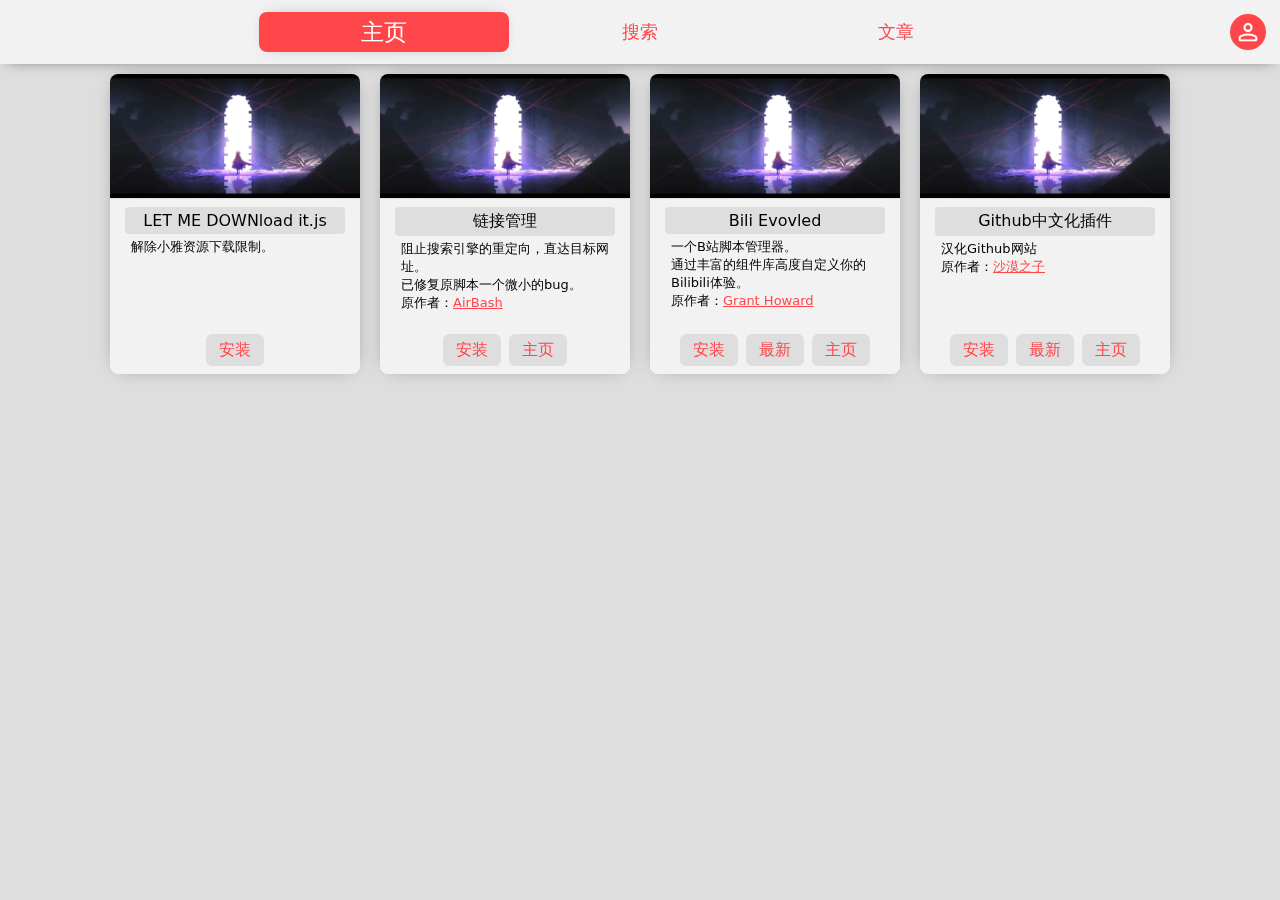
==== index.html @ ea2cac3e "replace div with dialog for modal" ====
<!DOCTYPE html>
<html lang="en">

<head>
    <meta charset="UTF-8">
    <meta name="viewport" content="width=device-width, initial-scale=1.0">
    <title>UserJS</title>
    <link rel="stylesheet" href="/style/index.css">
    <link rel="stylesheet"
        href="https://fonts.googleapis.com/css2?family=Material+Symbols+Rounded:opsz,wght,FILL,GRAD@20..48,100..700,0..1,-50..200" />
    <base target="_blank" />
    <style>
        .material-symbols-rounded {
            font-variation-settings:
                'FILL' 0,
                'wght' 400,
                'GRAD' 0,
                'opsz' 40;
        }

        .registry {
            height: 100%;
            width: 100%;
            display: flex;
            align-items: center;
            justify-content: flex-end;
        }

        .icon {
            margin: 14px;
            height: 36px;
            width: 36px;
            font-size: 28px;
            line-height: 36px;
            text-align: center;
            border-radius: 18px;
            color: var(--color-reverse);
            cursor: pointer;
            user-select: none;
            -webkit-user-select: none;
            -webkit-user-drag: none;
        }

        .icon.bg {
            background-color: var(--theme);
        }

        .icon:hover {
            color: var(--primary);
        }

        .icon.bg:hover {
            background-color: var(--color);
        }
    </style>
</head>

<body>
    <div class="wrapper">
        <header class="header">
            <nav class="navigator">
                <div class="indicator" style="--sum: 5; --before: 1;">
                    <div class="box"></div>
                </div>
                <span class="filler"></span>
                <a href="#home" class="route" to="home">主页</a>
                <a href="#about" class="route" to="about">搜索</a>
                <a href="#help" class="route" to="help">文章</a>
                <span class="filler">
                    <div class="registry">
                        <span onclick="init();registryModal()" class="material-symbols-rounded icon bg">
                            person
                        </span>
                    </div>
                </span>
            </nav>
        </header>
        <div class="none"></div>
        <section id="content" class="content">
            <div class="content-wrapper">
                <div class="page hidden" id="page_home">
                    <div class="card-container">
                        <div class="card">
                            <img src="/images/img1.webp">
                            <div class="card-content">
                                <p class="card-title">
                                    LET&nbsp;ME&nbsp;DOWNload&nbsp;it.js
                                </p>
                                <p class="card-info">
                                    解除小雅资源下载限制。
                                </p>
                            </div>
                            <div class="card-footer">
                                <a class="link" href="/userjs/LET ME DOWNload it!.min.user.js">安装</a>
                            </div>
                        </div>
                        <div class="card">
                            <img src="/images/img1.webp">
                            <div class="card-content">
                                <p class="card-title">
                                    链接管理
                                </p>
                                <p class="card-info">
                                    阻止搜索引擎的重定向，直达目标网址。<br>
                                    已修复原脚本一个微小的bug。<br>
                                    原作者：<a href="https://github.com/AirBashX/">AirBash</a>
                                </p>
                            </div>
                            <div class="card-footer">
                                <a class="link" href="/userjs/LinkManager.user.js">安装</a>
                                <a class="link" href="https://github.com/AirBashX/UserScript">主页</a>
                            </div>
                        </div>
                        <div class="card">
                            <img src="/images/img1.webp">
                            <div class="card-content">
                                <p class="card-title">
                                    Bili Evovled
                                </p>
                                <p class="card-info">
                                    一个B站脚本管理器。<br>
                                    通过丰富的组件库高度自定义你的Bilibili体验。<br>
                                    原作者：<a href="https://github.com/the1812">Grant Howard</a>
                                </p>
                            </div>
                            <div class="card-footer">
                                <a class="link" href="/userjs/BiliEvovledPreview.user.js">安装</a>
                                <a class="link"
                                    href="https://raw.githubusercontent.com/the1812/Bilibili-Evolved/preview/dist/bilibili-evolved.preview.user.js">最新</a>
                                <a class="link" href="https://github.com/the1812/Bilibili-Evolved">主页</a>
                            </div>
                        </div>
                        <div class="card">
                            <img src="/images/img1.webp">
                            <div class="card-content">
                                <p class="card-title">
                                    Github中文化插件
                                </p>
                                <p class="card-info">
                                    汉化Github网站<br>
                                    原作者：<a href="https://maboloshi.github.io/Blog">沙漠之子</a>
                                </p>
                            </div>
                            <div class="card-footer">
                                <a class="link" href="/userjs/GithubChinese.user.js">安装</a>
                                <a class="link"
                                    href="https://update.greasyfork.org/scripts/435208/GitHub%20%E4%B8%AD%E6%96%87%E5%8C%96%E6%8F%92%E4%BB%B6.user.js">最新</a>
                                <a class="link" href="https://github.com/maboloshi/github-chinese">主页</a>
                            </div>
                        </div>
                    </div>
                </div>
                <div class="page hidden" id="page_about">
                    <p style="width: 100%; text-align: center;">
                        栏目二·未制作
                    </p>
                </div>
                <div class="page hidden" id="page_help">
                    <p style="width: 100%; text-align: center;">
                        栏目三·未制作
                    </p>
                </div>
            </div>
        </section>
    </div>
    <dialog class="modal hidden">
        <div class="modal-container">
            <div class="modal-header">
                <p class="h-main">注册(仅样式无功能)</p>
                <p class="h-sub">请依次输入所需信息</p>
                <span onclick="regsitryClose()" class="material-symbols-rounded icon close-button">
                    close
                </span>
            </div>
            <div class="modal-body">
                <div class="modal-wrapper">
                    <form id="registry" name="registry">
                        <div class="input-section form">
                            <label class="input-box">
                                <p class="input-title">账号</p>
                                <input type="text" name="username" id="username" class="input-area">
                            </label>
                            <button class="input-next">NEXT</button>
                        </div>
                        <div class="input-section form">
                            <label class="input-box">
                                <p class="input-title">密码</p>
                                <input type="password" name="password" id="password" class="input-area">
                            </label>
                            <button class="input-next">NEXT</button>
                        </div>
                        <div class="input-section form">
                            <label class="input-box">
                                <p class="input-title">再次输入密码</p>
                                <input type="password" name="password_confirm" class="input-area">
                            </label>
                            <button class="input-next">NEXT</button>
                        </div>
                        <div class="input-section form">
                            <label class="input-box">
                                <p class="input-title">邮箱</p>
                                <input type="email" name="security_email" id="security_email" class="input-area">
                            </label>
                            <button class="input-next">NEXT</button>
                        </div>
                        <div class="input-section others">
                            <button class="input-next">永远到达不了注册成功的真实</button>
                        </div>
                    </form>
                </div>
            </div>
        </div>
    </dialog>
</body>
<script src="script/lib.js"></script>
<script src="script/checkrules.js"></script>
<script src="script/main.js"></script>
<script>
    const classes = ["first", "second", "third", "others"];

    let init, inited = false;
    init = function () {
        let i = 0;
        $("button.input-next", true).every(ele => {
            const parent = ele.parent;
            parent.removeClass("done").addClass("undone", i < 4 ? classes[i] : classes[3]);
            if (i != 0) {
                parent.query("input", true).prop("tabIndex", -1);
                parent.query("button", true).prop("tabIndex", -1);
            }
            if (!inited) {
                if (parent.hasClass("form"))
                    ele.on("click", event => {
                        event.preventDefault();
                        $(".input-section", true).every(ele => {
                            if (ele.hasClass("form"))
                                ele.query("input", true).prop("tabIndex", -1);
                            ele.query("button", true).prop("tabIndex", -1);
                            ele.removeClass(...classes)
                        });
                        parent.addClass("done").removeClass("undone");
                        const nxt = parent.next;
                        if (nxt) {
                            nxt.query("input", true).prop("tabIndex", 0);
                            nxt.query("button", true).prop("tabIndex", 0);
                        }
                        let j = 0, next = parent;
                        while ((next = next.next)) {
                            next.addClass(j < 4 ? classes[j] : classes[3]);
                            j++;
                        }
                    })
                else
                    ele.on("click", event => {
                        event.preventDefault();
                        $(".modal", true).addClass("hidden")
                    })
            }
            i++;
        });

        const inputBoxes = $(".input-box > .input-area", true);
        inputBoxes.addClass("placeholder");
        if (!inited) {
            inited = true;
            inputBoxes.on("input", event => {
                const ele = event.target;
                if (ele.value == "") {
                    ele.classList.add("placeholder");
                } else {
                    ele.classList.remove("placeholder");
                }
            });
            inputBoxes.on("blur", onBlurHandler);
        }
    }

    // 避免重复弹出气泡
    const verifStates = new WeakMap();

    function verify(elem, allowBlank = false) {
        val = elem.value;
        let result;
        if (rules[elem.id] && (result = ruleTest(rules[elem.id], val, allowBlank))) {
            let lastMsgBox;
            if ((lastMsgBox = verifStates.get(elem)))
                lastMsgBox();
            verifStates.set(elem, showMsgAfter(elem, result, () => {
                elem.focus();
                elem.scrollIntoView();
            }));
            elem.classList.add("error");
            return false;
        }
        return true;
    }

    function onBlurHandler(e) {
        let last;
        if (verify(e.target, true) && (last = verifStates.get(e.target))) {
            last();
        }
    }

    // 来自之前一次作业

    function insertAfter(targetElement, newElement) {
        let parent = targetElement.parentNode;
        if (parent.lastChild == targetElement) {
            parent.appendChild(newElement);
        } else {
            parent.insertBefore(newElement, targetElement.nextSibling);
        }
    }

    function showMsgAfter(inputEle, msg, callback = undefined) {
        // 容器
        const element = document.createElement("div");
        element.classList.add("indicater", "hidden", "top");
        element.style.zIndex = 1000000;
        // 文本
        const text = document.createElement("p");
        text.innerText = msg;
        // 将文本加入容器
        element.appendChild(text);
        // 将容器插入到DOM中显示
        insertAfter(inputEle, element);
        // 延时显示，删除hidden css类让信息框显示出来
        setTimeout(() => {
            element.classList.remove("hidden");
        }, 10);
        // 监听器，用于元素淡出动画完成时将元素从布局流删除
        const _dispose = () => {
            element.addEventListener("transitionend", function _listener(e) {
                // if (e.propertyName != "opacity") return;
                if (element.parentElement) {
                    element.parentElement.removeChild(element);
                    element.onclick = undefined;
                    element.removeEventListener("transiotionend", _listener);
                }
            });
            element.classList.add("hidden");
        };
        const _listener = () => {
            _dispose();
            callback && callback();
            element.removeEventListener("click", _listener);
        };
        element.addEventListener("click", _listener)
        return _dispose;
    }

    function registryModal() {
        document.querySelector(".modal").classList.remove("hidden")
    }

    function regsitryClose() {
        document.querySelector(".modal").classList.add("hidden")
    }
</script>

</html>
---- style/index.css ----
@import url("/style/theme.css");
@import url("/style/app.css");
@import url("/style/home.css");
@import url("/style/about.css");
@import url("/style/help.css");
@import url("/style/modal.css");
@import url("/style/msger.css");
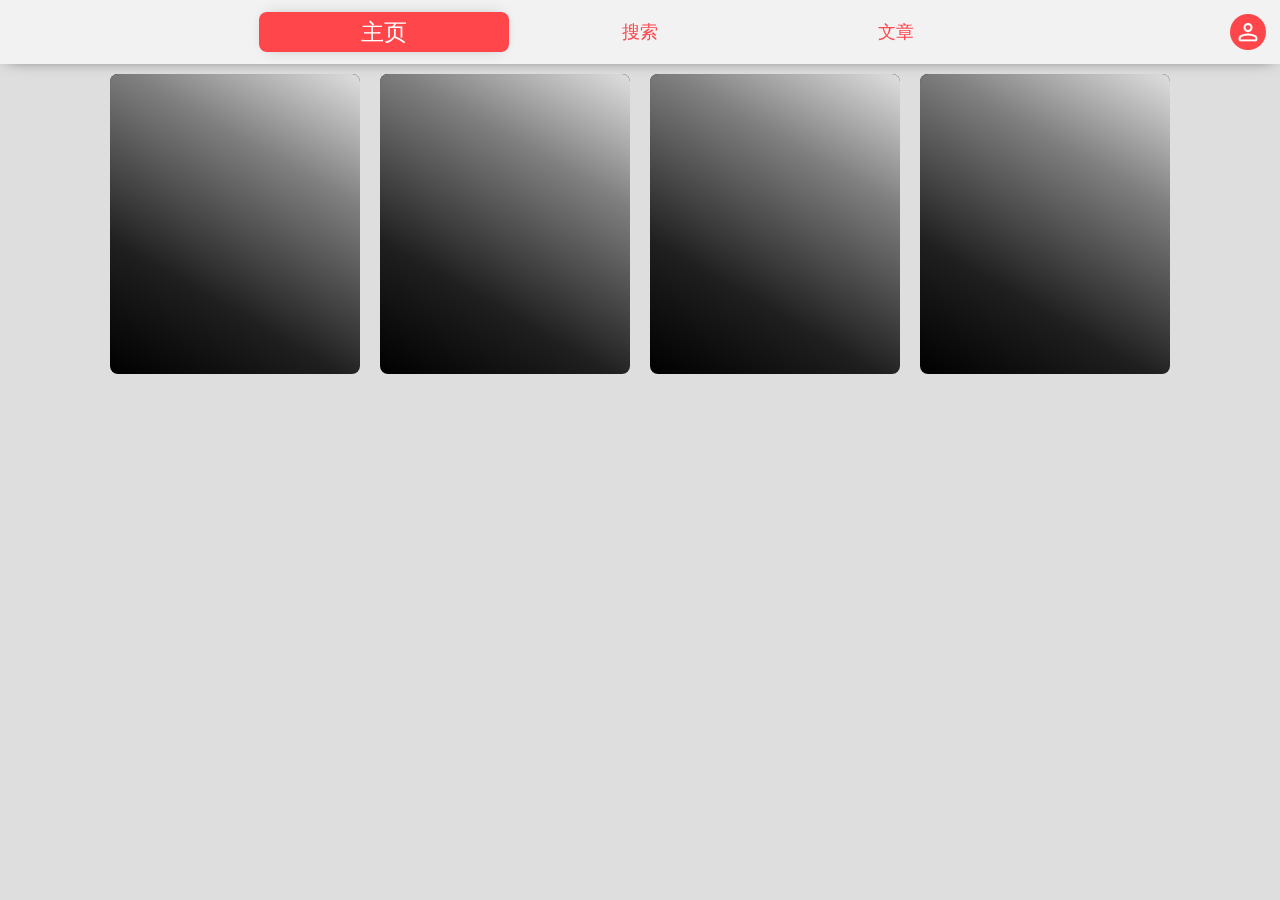
==== commit 1fe1434c: "test" ====
--- a/index.html
+++ b/index.html
@@ -213,6 +213,7 @@
     </dialog>
 </body>
 <script src="script/lib.js"></script>
+<script src="script/animater.js"></script>
 <script src="script/checkrules.js"></script>
 <script src="script/main.js"></script>
 <script>
@@ -221,7 +222,7 @@
     let init, inited = false;
     init = function () {
         let i = 0;
-        $("button.input-next", true).every(ele => {
+        $("button.input-next", true).each(ele => {
             const parent = ele.parent;
             parent.removeClass("done").addClass("undone", i < 4 ? classes[i] : classes[3]);
             if (i != 0) {
@@ -232,7 +233,7 @@
                 if (parent.hasClass("form"))
                     ele.on("click", event => {
                         event.preventDefault();
-                        $(".input-section", true).every(ele => {
+                        $(".input-section", true).each(ele => {
                             if (ele.hasClass("form"))
                                 ele.query("input", true).prop("tabIndex", -1);
                             ele.query("button", true).prop("tabIndex", -1);
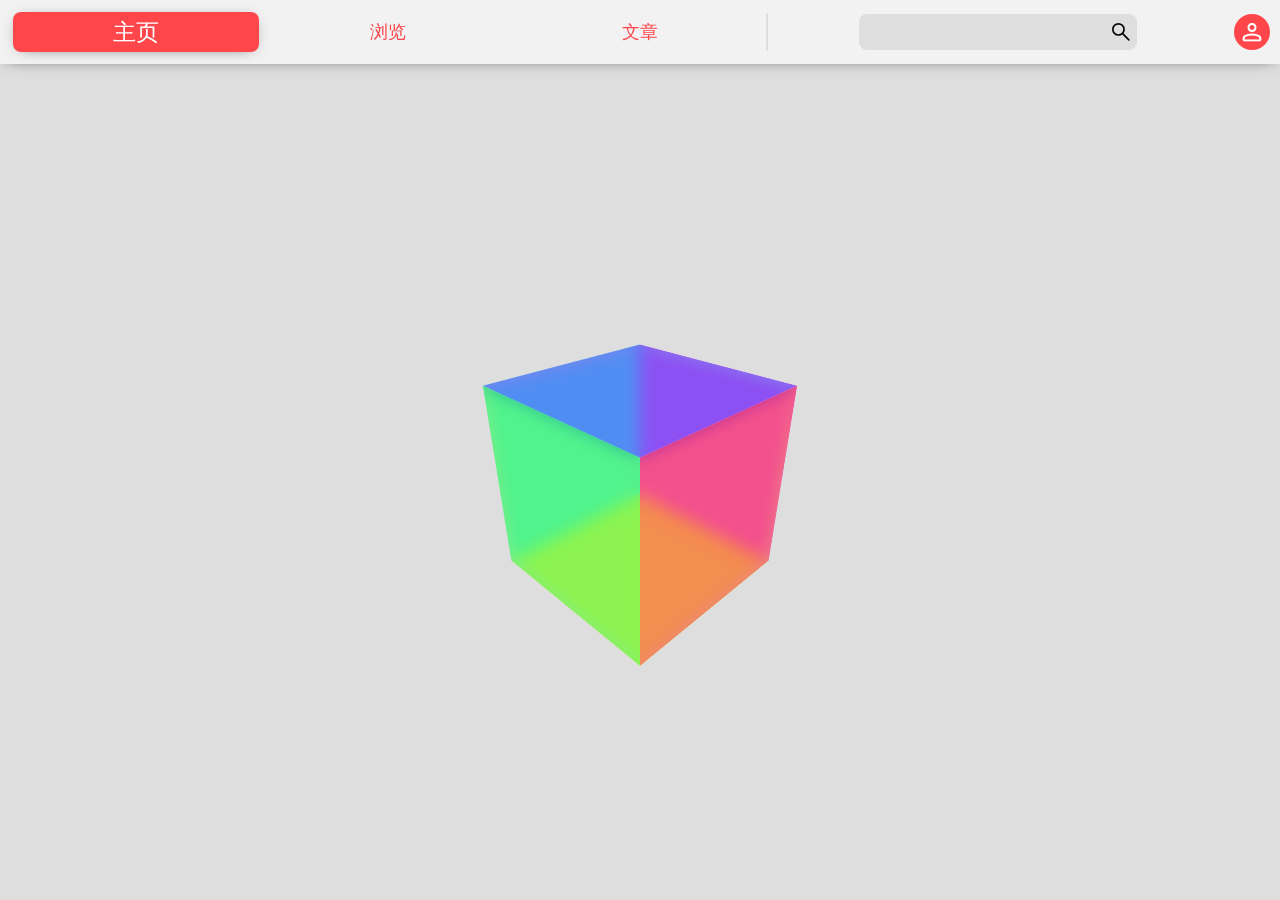
==== commit 9ffcb7a4: "cube it!" ====
--- a/index.html
+++ b/index.html
@@ -5,7 +5,7 @@
     <meta charset="UTF-8">
     <meta name="viewport" content="width=device-width, initial-scale=1.0">
     <title>UserJS</title>
-    <link rel="stylesheet" href="/style/index.css">
+    <link rel="stylesheet" href="./style/index.css">
     <link rel="stylesheet"
         href="https://fonts.googleapis.com/css2?family=Material+Symbols+Rounded:opsz,wght,FILL,GRAD@20..48,100..700,0..1,-50..200" />
     <base target="_blank" />
@@ -18,16 +18,7 @@
                 'opsz' 40;
         }
 
-        .registry {
-            height: 100%;
-            width: 100%;
-            display: flex;
-            align-items: center;
-            justify-content: flex-end;
-        }
-
         .icon {
-            margin: 14px;
             height: 36px;
             width: 36px;
             font-size: 28px;
@@ -36,8 +27,8 @@
             border-radius: 18px;
             color: var(--color-reverse);
             cursor: pointer;
+            -webkit-user-select: none;
             user-select: none;
-            -webkit-user-select: none;
             -webkit-user-drag: none;
         }
 
@@ -59,114 +50,129 @@
     <div class="wrapper">
         <header class="header">
             <nav class="navigator">
-                <div class="indicator" style="--sum: 5; --before: 1;">
+                <div class="indicator" style="--sum: 3; --before: 1;">
                     <div class="box"></div>
                 </div>
-                <span class="filler"></span>
-                <a href="#home" class="route" to="home">主页</a>
-                <a href="#about" class="route" to="about">搜索</a>
-                <a href="#help" class="route" to="help">文章</a>
-                <span class="filler">
-                    <div class="registry">
-                        <span onclick="init();registryModal()" class="material-symbols-rounded icon bg">
-                            person
+                <div class="routes">
+                    <a href="#home" class="route" to="home">主页</a>
+                    <a href="#explore" class="route" to="explore">浏览</a>
+                    <a href="#help" class="route" to="help">文章</a>
+                </div>
+            </nav>
+            <span class="action">
+                <label for="search-input" class="search">
+                    <input class="search-input" type="text" name="search" id="search-input">
+                    <div class="search-button">
+                        <span id="search-button" class="search-icon material-symbols-rounded ico">
+                            search
                         </span>
                     </div>
-                </span>
-            </nav>
+                    <span class="space"></span>
+                </label>
+                <div class="registry">
+                    <span onclick="init();registryModal()" class="material-symbols-rounded icon bg">
+                        person
+                    </span>
+                </div>
+            </span>
         </header>
-        <div class="none"></div>
         <section id="content" class="content">
-            <div class="content-wrapper">
-                <div class="page hidden" id="page_home">
-                    <div class="card-container">
-                        <div class="card">
-                            <img src="/images/img1.webp">
-                            <div class="card-content">
-                                <p class="card-title">
-                                    LET&nbsp;ME&nbsp;DOWNload&nbsp;it.js
-                                </p>
-                                <p class="card-info">
-                                    解除小雅资源下载限制。
-                                </p>
-                            </div>
-                            <div class="card-footer">
-                                <a class="link" href="/userjs/LET ME DOWNload it!.min.user.js">安装</a>
-                            </div>
-                        </div>
-                        <div class="card">
-                            <img src="/images/img1.webp">
-                            <div class="card-content">
-                                <p class="card-title">
-                                    链接管理
-                                </p>
-                                <p class="card-info">
-                                    阻止搜索引擎的重定向，直达目标网址。<br>
-                                    已修复原脚本一个微小的bug。<br>
-                                    原作者：<a href="https://github.com/AirBashX/">AirBash</a>
-                                </p>
-                            </div>
-                            <div class="card-footer">
-                                <a class="link" href="/userjs/LinkManager.user.js">安装</a>
-                                <a class="link" href="https://github.com/AirBashX/UserScript">主页</a>
-                            </div>
-                        </div>
-                        <div class="card">
-                            <img src="/images/img1.webp">
-                            <div class="card-content">
-                                <p class="card-title">
-                                    Bili Evovled
-                                </p>
-                                <p class="card-info">
-                                    一个B站脚本管理器。<br>
-                                    通过丰富的组件库高度自定义你的Bilibili体验。<br>
-                                    原作者：<a href="https://github.com/the1812">Grant Howard</a>
-                                </p>
-                            </div>
-                            <div class="card-footer">
-                                <a class="link" href="/userjs/BiliEvovledPreview.user.js">安装</a>
-                                <a class="link"
-                                    href="https://raw.githubusercontent.com/the1812/Bilibili-Evolved/preview/dist/bilibili-evolved.preview.user.js">最新</a>
-                                <a class="link" href="https://github.com/the1812/Bilibili-Evolved">主页</a>
-                            </div>
-                        </div>
-                        <div class="card">
-                            <img src="/images/img1.webp">
-                            <div class="card-content">
-                                <p class="card-title">
-                                    Github中文化插件
-                                </p>
-                                <p class="card-info">
-                                    汉化Github网站<br>
-                                    原作者：<a href="https://maboloshi.github.io/Blog">沙漠之子</a>
-                                </p>
-                            </div>
-                            <div class="card-footer">
-                                <a class="link" href="/userjs/GithubChinese.user.js">安装</a>
-                                <a class="link"
-                                    href="https://update.greasyfork.org/scripts/435208/GitHub%20%E4%B8%AD%E6%96%87%E5%8C%96%E6%8F%92%E4%BB%B6.user.js">最新</a>
-                                <a class="link" href="https://github.com/maboloshi/github-chinese">主页</a>
-                            </div>
-                        </div>
-                    </div>
-                </div>
-                <div class="page hidden" id="page_about">
-                    <p style="width: 100%; text-align: center;">
-                        栏目二·未制作
-                    </p>
-                </div>
-                <div class="page hidden" id="page_help">
-                    <p style="width: 100%; text-align: center;">
-                        栏目三·未制作
-                    </p>
-                </div>
+            <div class="page hidden" id="page_home">
+                <div class="cube-wrapper">
+                    <div class="cube">
+                        <div class="cube-face cube-front"></div>
+                        <div class="cube-face cube-back"></div>
+                        <div class="cube-face cube-left"></div>
+                        <div class="cube-face cube-right"></div>
+                        <div class="cube-face cube-top"></div>
+                        <div class="cube-face cube-bottom"></div>
+                    </div>
+                    <div class="cube-controller"></div>
+                </div>
+            </div>
+            <div class="page hidden" id="page_explore">
+                <div class="card-container">
+                    <div class="card">
+                        <img src="./images/img1.webp">
+                        <div class="card-content">
+                            <p class="card-title">
+                                LET&nbsp;ME&nbsp;DOWNload&nbsp;it.js
+                            </p>
+                            <p class="card-info">
+                                解除小雅资源下载限制。
+                            </p>
+                        </div>
+                        <div class="card-footer">
+                            <a class="link" href="/userjs/LET ME DOWNload it!.min.user.js">安装</a>
+                        </div>
+                    </div>
+                    <div class="card">
+                        <img src="./images/img1.webp">
+                        <div class="card-content">
+                            <p class="card-title">
+                                链接管理
+                            </p>
+                            <p class="card-info">
+                                阻止搜索引擎的重定向，直达目标网址。<br>
+                                已修复原脚本一个微小的bug。<br>
+                                原作者：<a href="https://github.com/AirBashX/">AirBash</a>
+                            </p>
+                        </div>
+                        <div class="card-footer">
+                            <a class="link" href="/userjs/LinkManager.user.js">安装</a>
+                            <a class="link" href="https://github.com/AirBashX/UserScript">主页</a>
+                        </div>
+                    </div>
+                    <div class="card">
+                        <img src="./images/img1.webp">
+                        <div class="card-content">
+                            <p class="card-title">
+                                Bili Evovled
+                            </p>
+                            <p class="card-info">
+                                一个B站脚本管理器。<br>
+                                通过丰富的组件库高度自定义你的Bilibili体验。<br>
+                                原作者：<a href="https://github.com/the1812">Grant Howard</a>
+                            </p>
+                        </div>
+                        <div class="card-footer">
+                            <a class="link" href="/userjs/BiliEvovledPreview.user.js">安装</a>
+                            <a class="link"
+                                href="https://raw.githubusercontent.com/the1812/Bilibili-Evolved/preview/dist/bilibili-evolved.preview.user.js">最新</a>
+                            <a class="link" href="https://github.com/the1812/Bilibili-Evolved">主页</a>
+                        </div>
+                    </div>
+                    <div class="card">
+                        <img src="./images/img1.webp">
+                        <div class="card-content">
+                            <p class="card-title">
+                                Github中文化插件
+                            </p>
+                            <p class="card-info">
+                                汉化Github网站<br>
+                                原作者：<a href="https://maboloshi.github.io/Blog">沙漠之子</a>
+                            </p>
+                        </div>
+                        <div class="card-footer">
+                            <a class="link" href="/userjs/GithubChinese.user.js">安装</a>
+                            <a class="link"
+                                href="https://update.greasyfork.org/scripts/435208/GitHub%20%E4%B8%AD%E6%96%87%E5%8C%96%E6%8F%92%E4%BB%B6.user.js">最新</a>
+                            <a class="link" href="https://github.com/maboloshi/github-chinese">主页</a>
+                        </div>
+                    </div>
+                </div>
+            </div>
+            <div class="page hidden" id="page_help">
+                <p style="width: 100%; text-align: center;">
+                    栏目三·未制作
+                </p>
             </div>
         </section>
     </div>
     <dialog class="modal hidden">
         <div class="modal-container">
             <div class="modal-header">
-                <p class="h-main">注册(仅样式无功能)</p>
+                <p class="h-main">旧用户注册</p>
                 <p class="h-sub">请依次输入所需信息</p>
                 <span onclick="regsitryClose()" class="material-symbols-rounded icon close-button">
                     close
@@ -204,7 +210,12 @@
                             <button class="input-next">NEXT</button>
                         </div>
                         <div class="input-section others">
-                            <button class="input-next">永远到达不了注册成功的真实</button>
+                            <button class="input-next submit">
+                                <span class="material-symbols-rounded">
+                                    done
+                                </span>
+                                <p>注册成功了...吗？</p>
+                            </button>
                         </div>
                     </form>
                 </div>
@@ -212,10 +223,11 @@
         </div>
     </dialog>
 </body>
-<script src="script/lib.js"></script>
-<script src="script/animater.js"></script>
-<script src="script/checkrules.js"></script>
-<script src="script/main.js"></script>
+<script src="./script/lib.js"></script>
+<script src="./script/animater.js"></script>
+<script src="./script/checkrules.js"></script>
+<script src="./script/main.js"></script>
+<script src="./script/cube.js"></script>
 <script>
     const classes = ["first", "second", "third", "others"];
 
--- a/style/index.css
+++ b/style/index.css
@@ -1,7 +1,8 @@
-@import url("/style/theme.css");
-@import url("/style/app.css");
-@import url("/style/home.css");
-@import url("/style/about.css");
-@import url("/style/help.css");
-@import url("/style/modal.css");
-@import url("/style/msger.css");+@import url("../style/theme.css");
+@import url("../style/app.css");
+@import url("../style/home.css");
+@import url("../style/about.css");
+@import url("../style/help.css");
+@import url("../style/modal.css");
+@import url("../style/msger.css");
+@import url("../style/cube.css");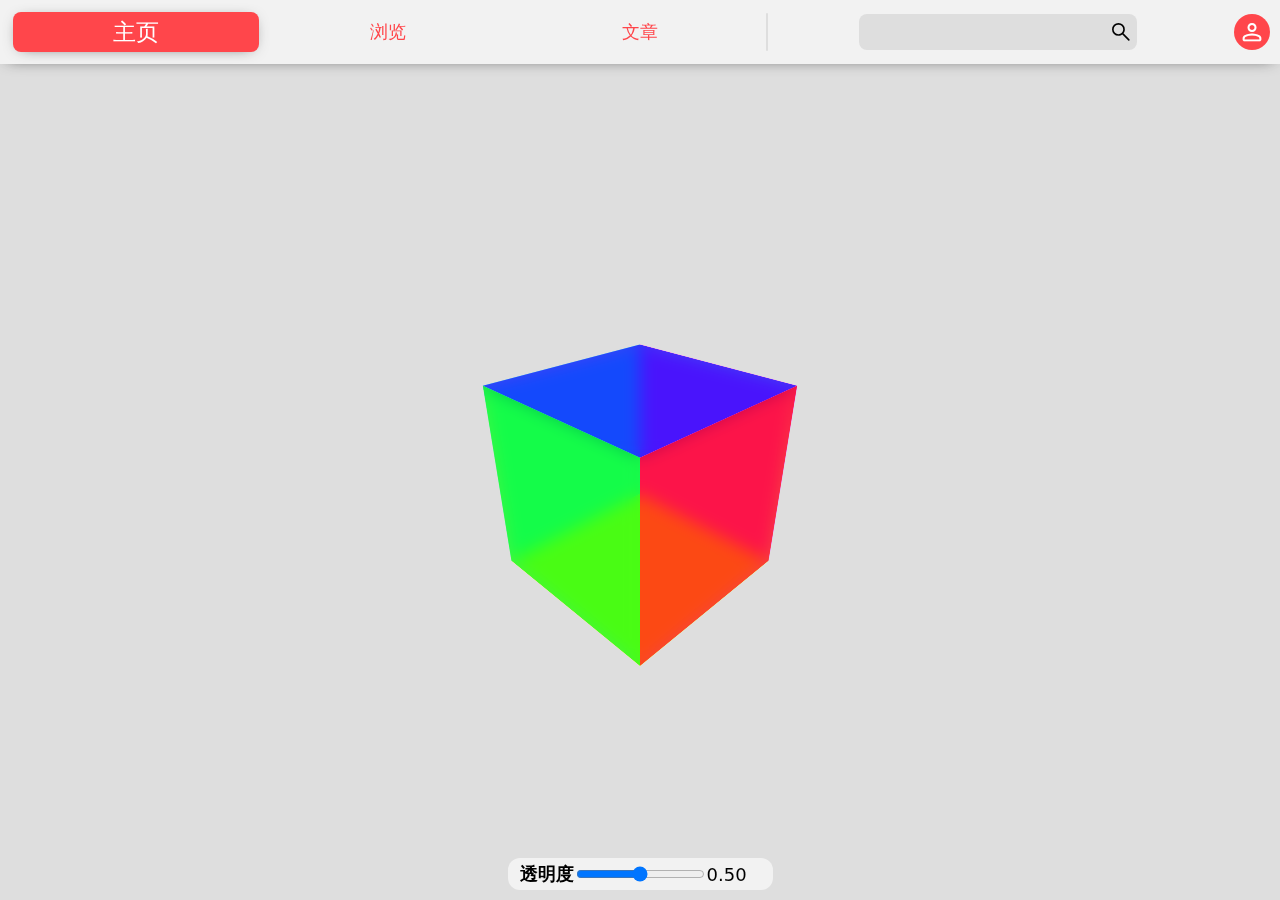
==== commit ca0945b5: "some small fixes and add a slider to modify opacity of the cube" ====
--- a/index.html
+++ b/index.html
@@ -88,6 +88,11 @@
                         <div class="cube-face cube-bottom"></div>
                     </div>
                     <div class="cube-controller"></div>
+                    <div class="configure">
+                        <strong>透明度</strong>
+                        <input min="0" max="1" step="0.01" type="range" name="opacity" id="opacity">
+                        <span class="disp"></span>
+                    </div>
                 </div>
             </div>
             <div class="page hidden" id="page_explore">
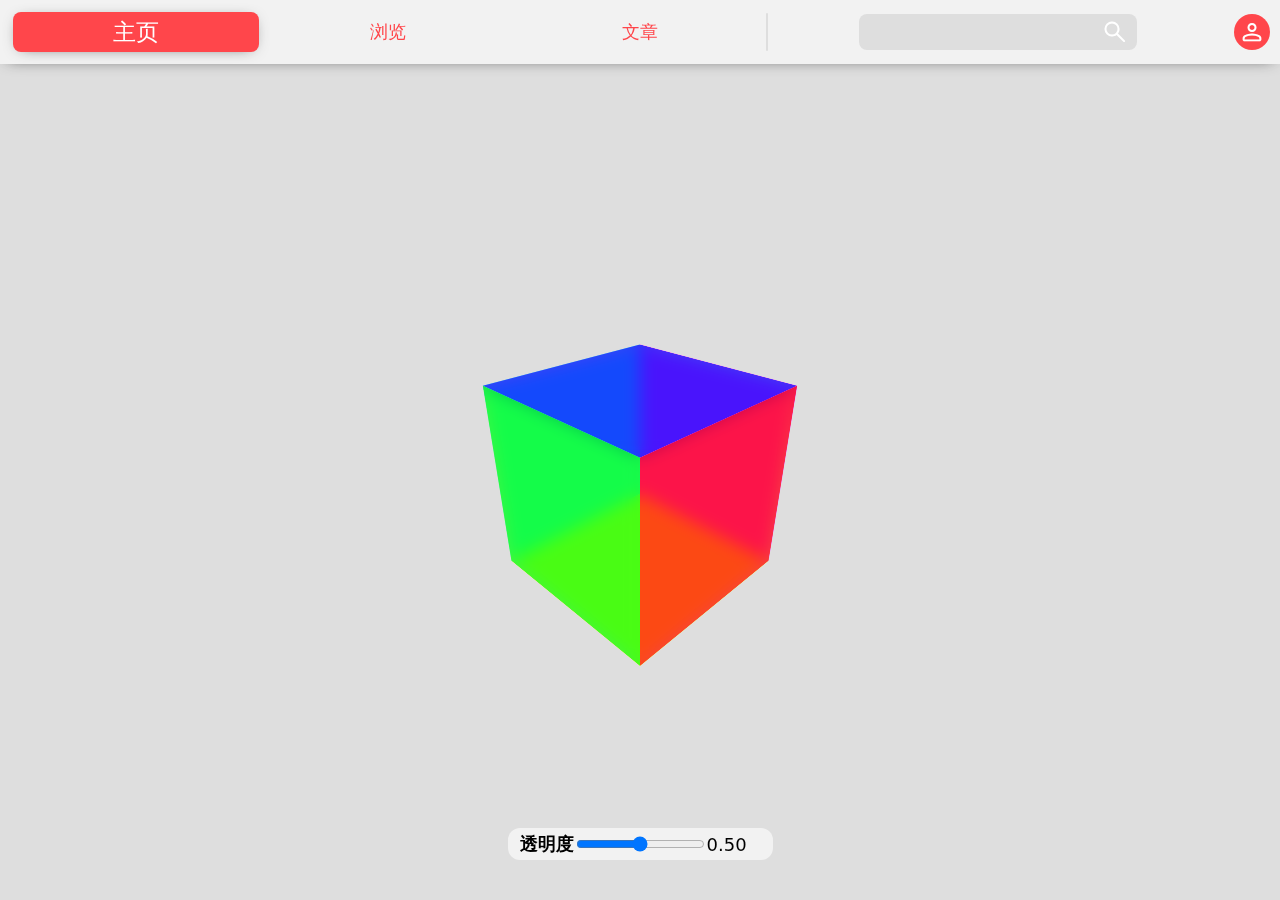
==== commit 7055f225: "pre" ====
--- a/index.html
+++ b/index.html
@@ -63,7 +63,7 @@
                 <label for="search-input" class="search">
                     <input class="search-input" type="text" name="search" id="search-input">
                     <div class="search-button">
-                        <span id="search-button" class="search-icon material-symbols-rounded ico">
+                        <span id="search-button" class="material-symbols-rounded search-icon icon">
                             search
                         </span>
                     </div>
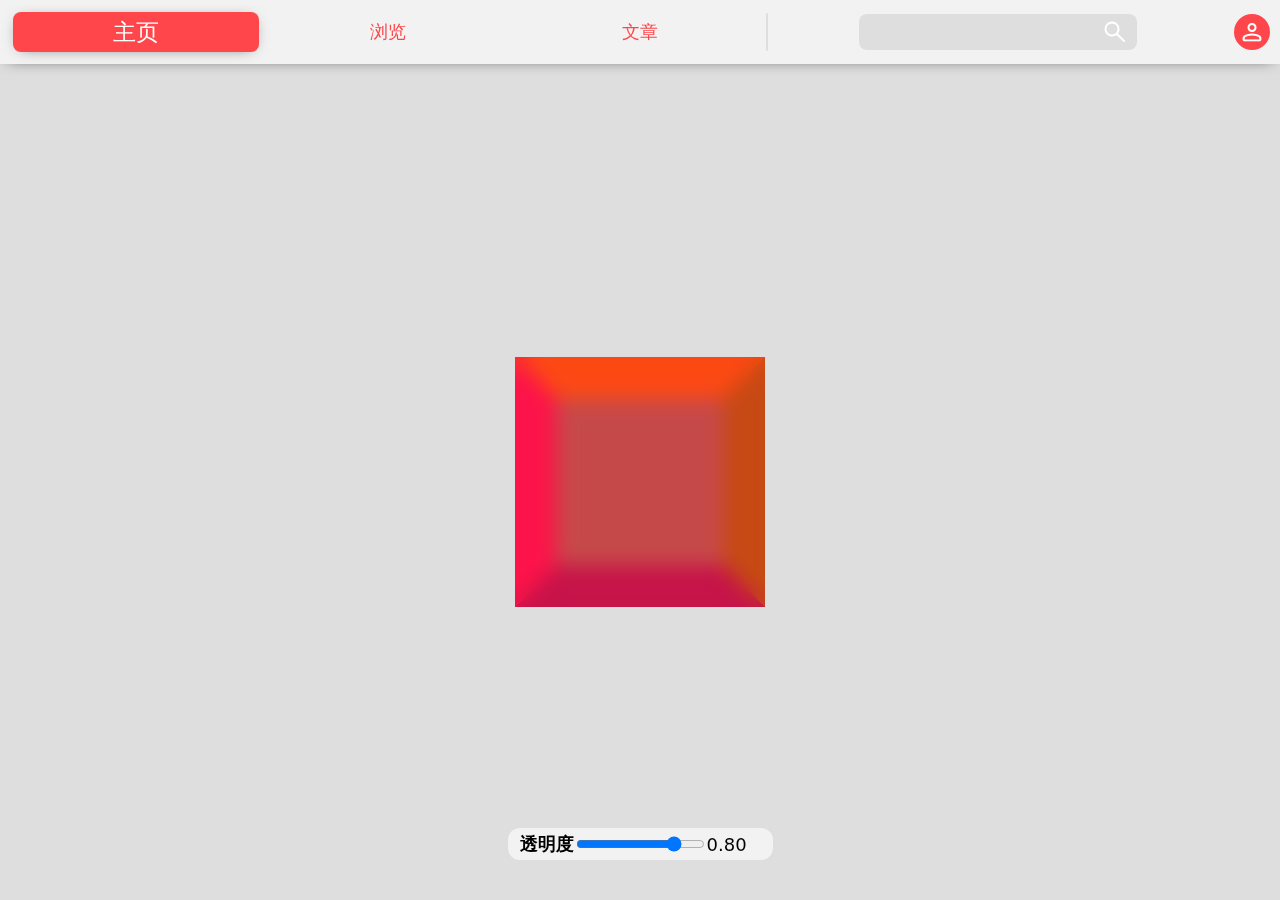
==== commit 84f59df5: "make it work as normal" ====
--- a/index.html
+++ b/index.html
@@ -90,7 +90,7 @@
                     <div class="cube-controller"></div>
                     <div class="configure">
                         <strong>透明度</strong>
-                        <input min="0" max="1" step="0.01" type="range" name="opacity" id="opacity">
+                        <input min="0" max="1" step="0.01" value="0.8" type="range" name="opacity" id="opacity">
                         <span class="disp"></span>
                     </div>
                 </div>
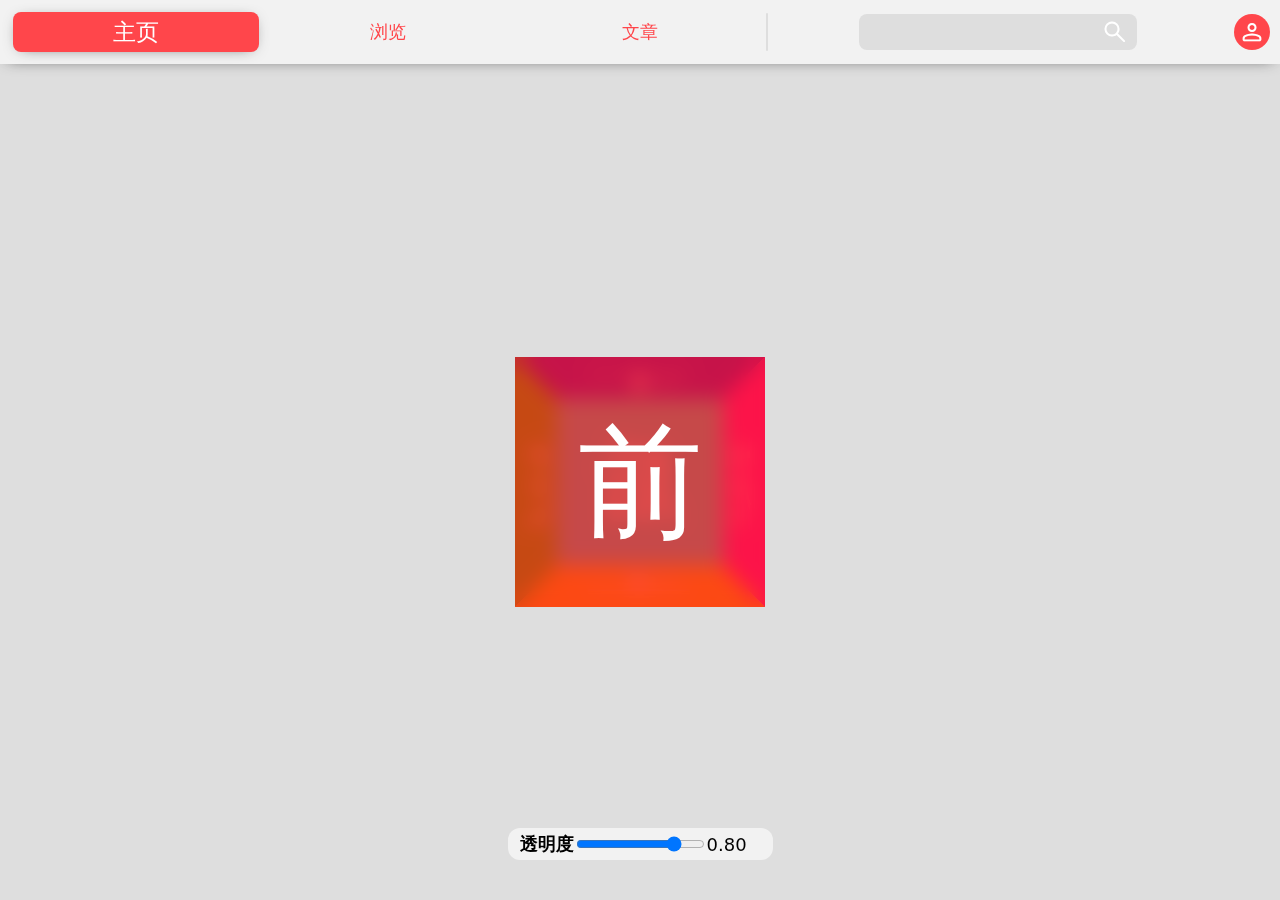
==== commit 01f48f77: "try got it work better" ====
--- a/index.html
+++ b/index.html
@@ -80,12 +80,12 @@
             <div class="page hidden" id="page_home">
                 <div class="cube-wrapper">
                     <div class="cube">
-                        <div class="cube-face cube-front"></div>
-                        <div class="cube-face cube-back"></div>
-                        <div class="cube-face cube-left"></div>
-                        <div class="cube-face cube-right"></div>
-                        <div class="cube-face cube-top"></div>
-                        <div class="cube-face cube-bottom"></div>
+                        <div class="cube-face cube-front">前</div>
+                        <div class="cube-face cube-back">后</div>
+                        <div class="cube-face cube-left">左</div>
+                        <div class="cube-face cube-right">右</div>
+                        <div class="cube-face cube-top">上</div>
+                        <div class="cube-face cube-bottom">下</div>
                     </div>
                     <div class="cube-controller"></div>
                     <div class="configure">
@@ -232,7 +232,7 @@
 <script src="./script/animater.js"></script>
 <script src="./script/checkrules.js"></script>
 <script src="./script/main.js"></script>
-<script src="./script/cube.js"></script>
+<script type="module" src="./script/cube.js"></script>
 <script>
     const classes = ["first", "second", "third", "others"];
 
